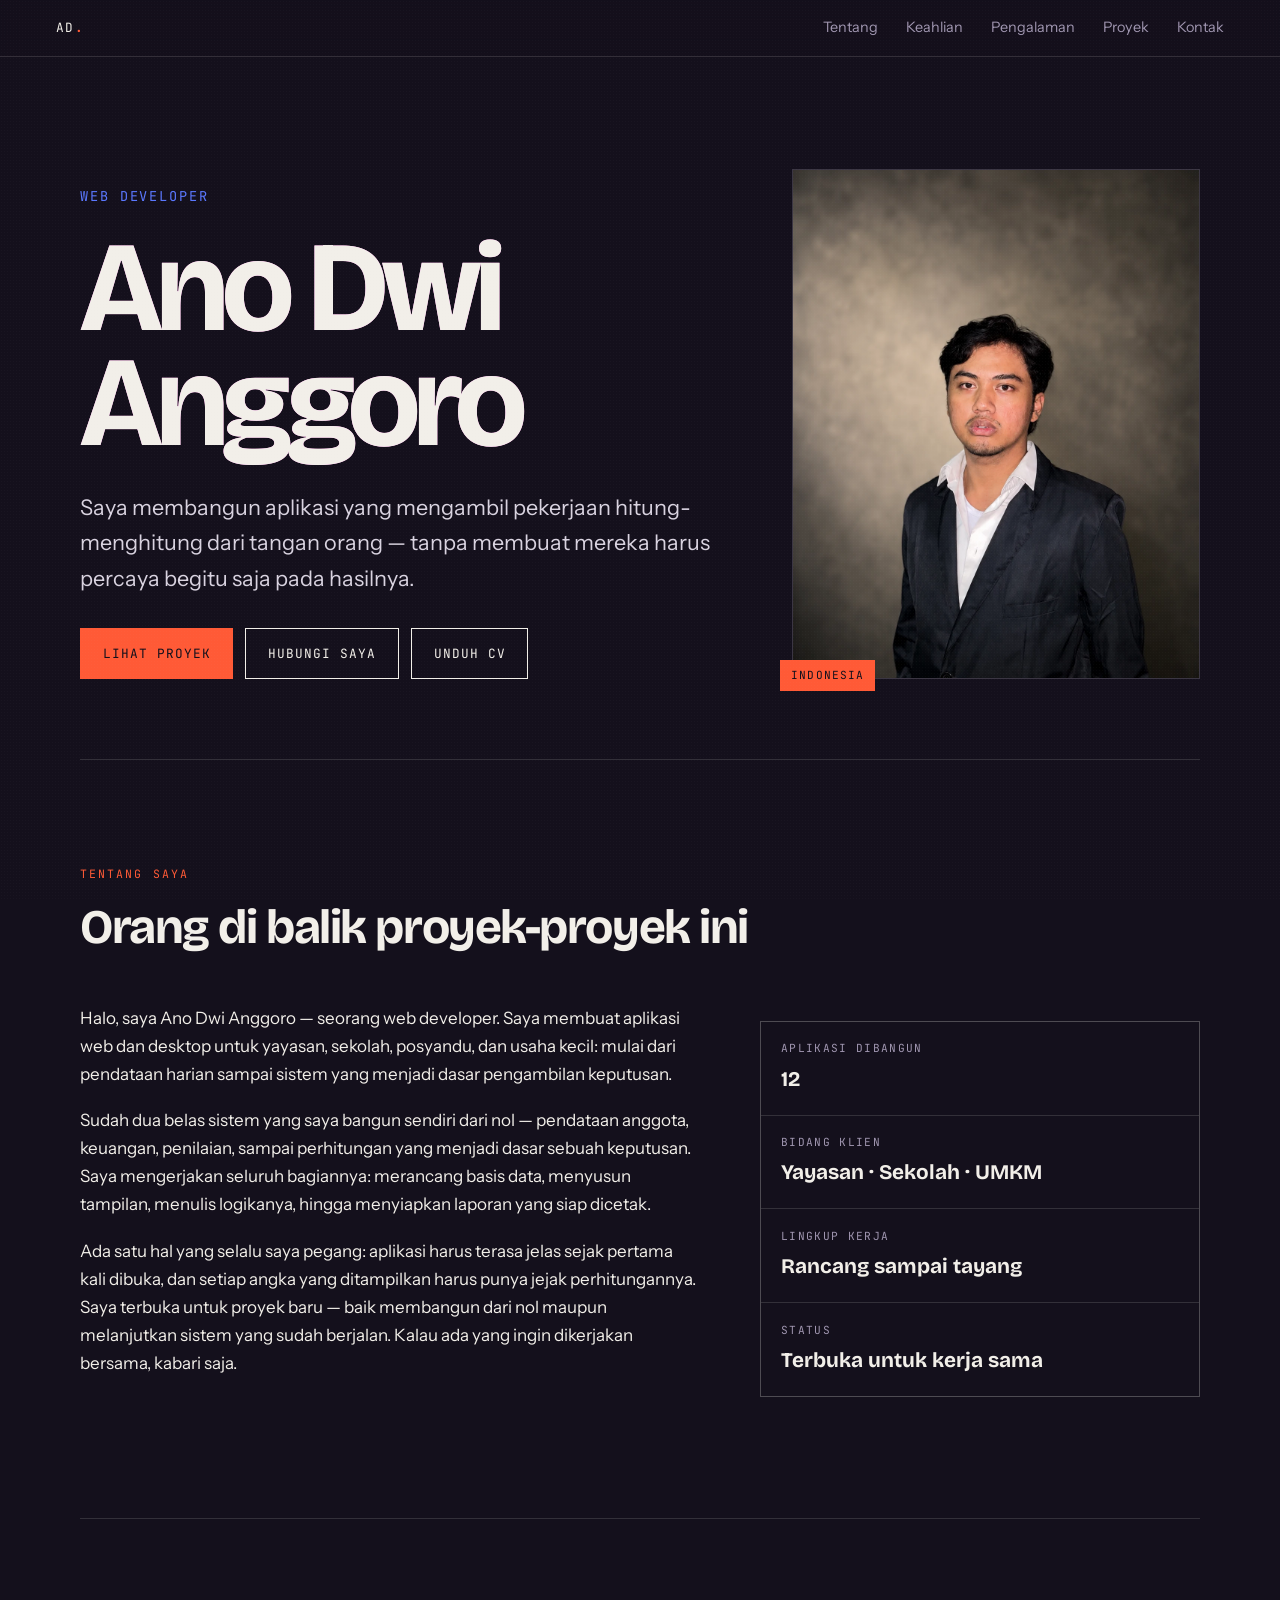
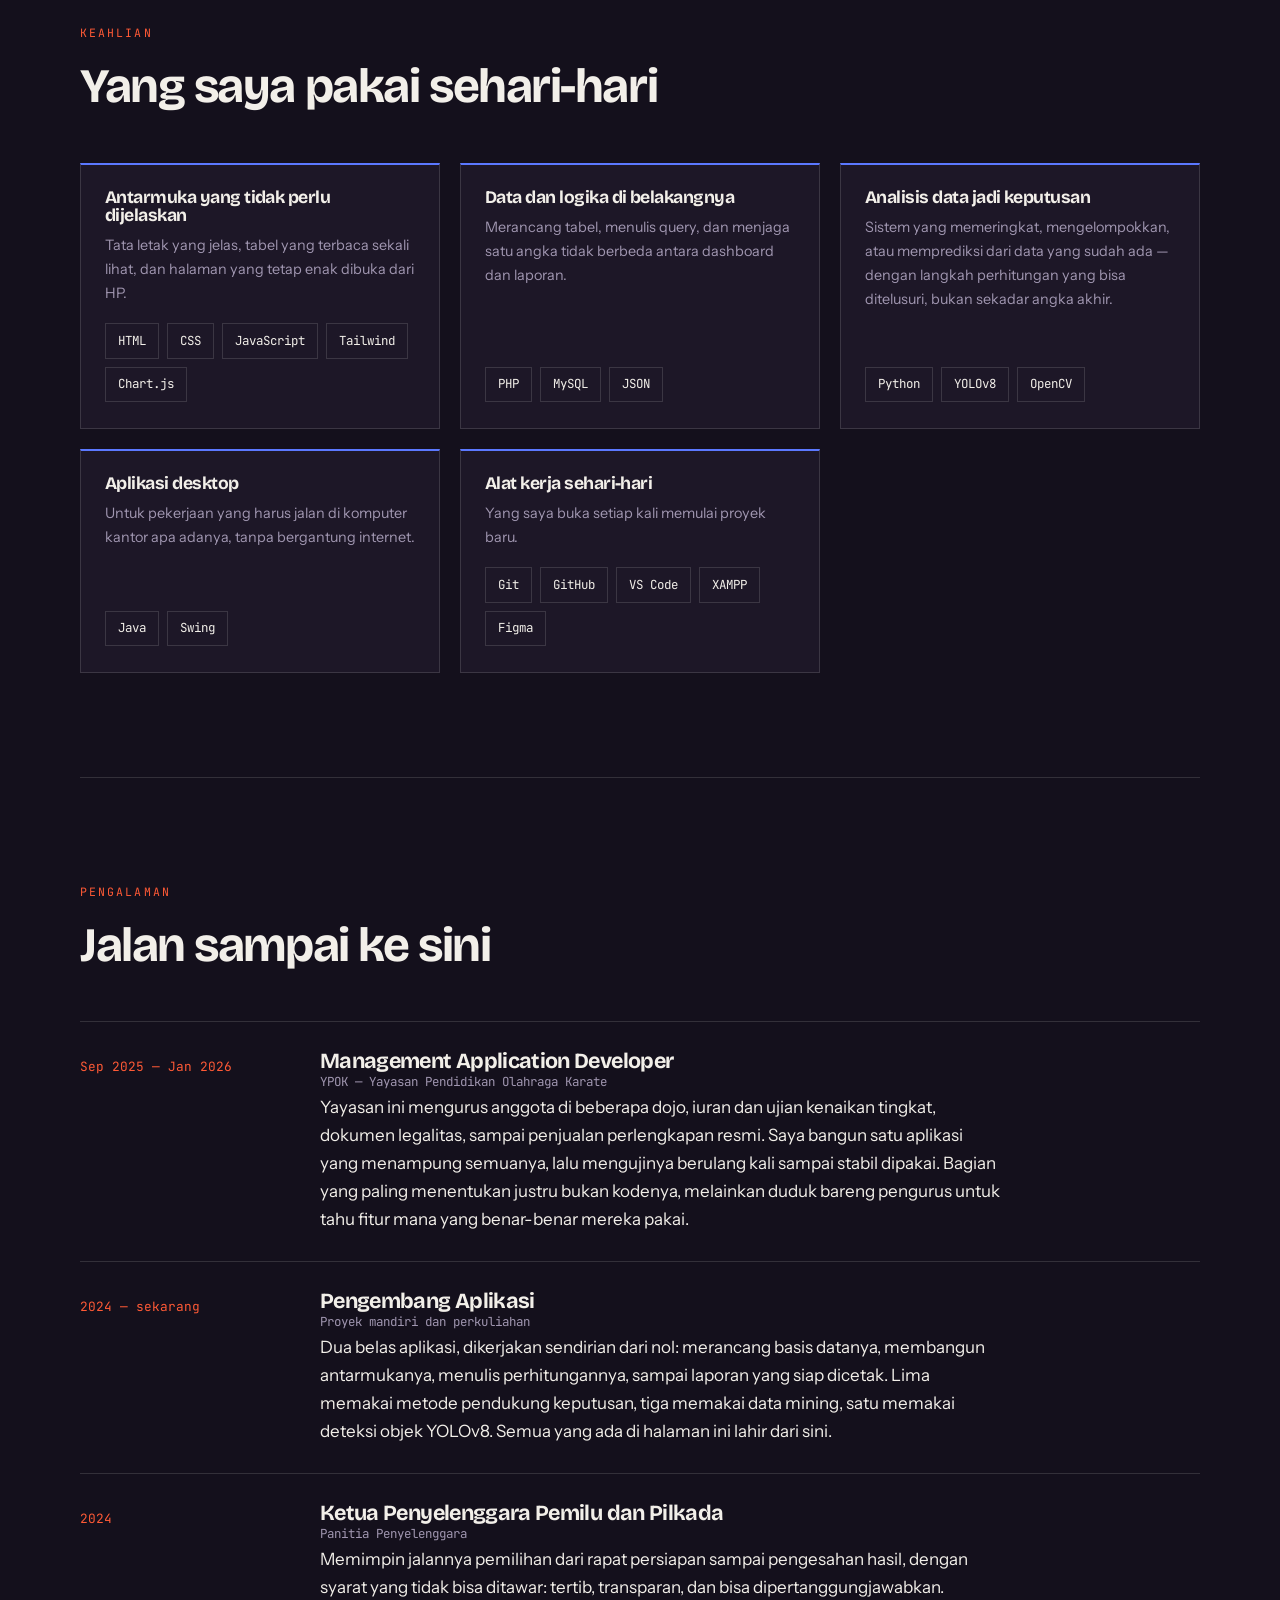
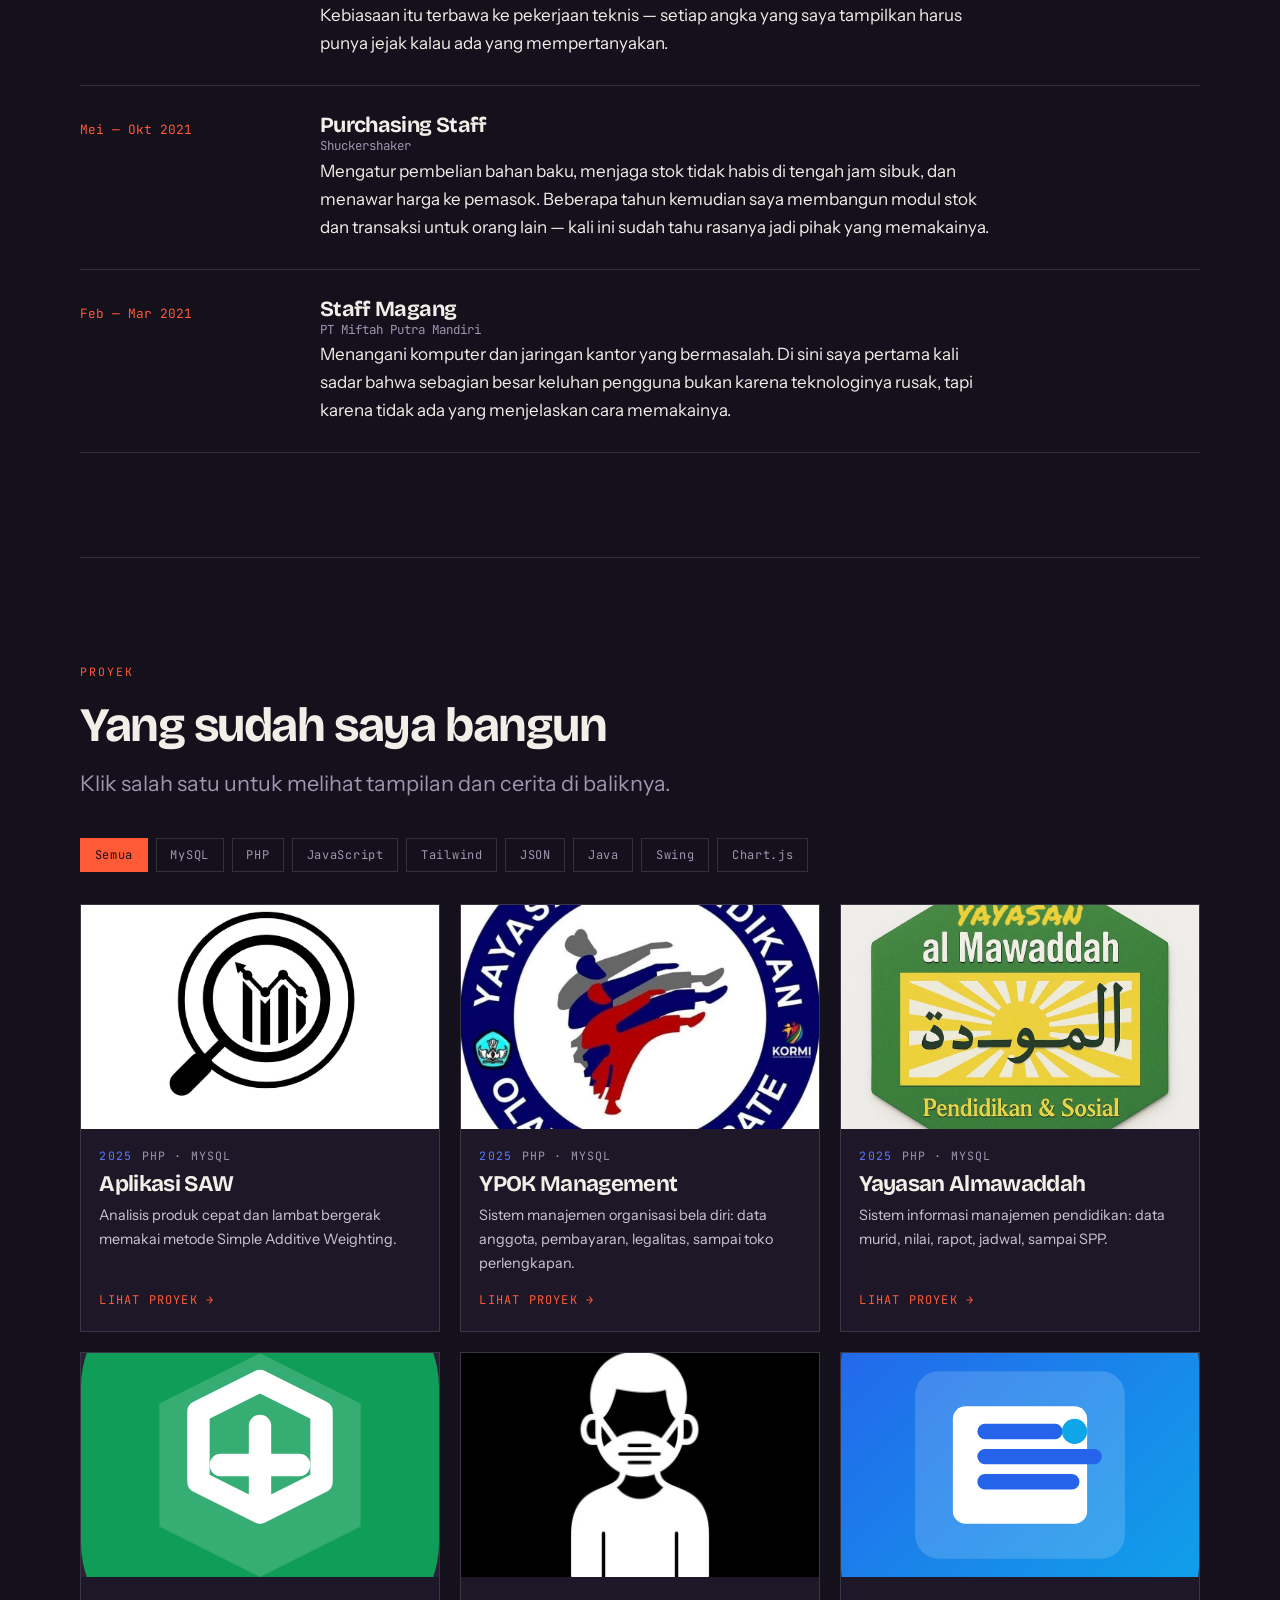
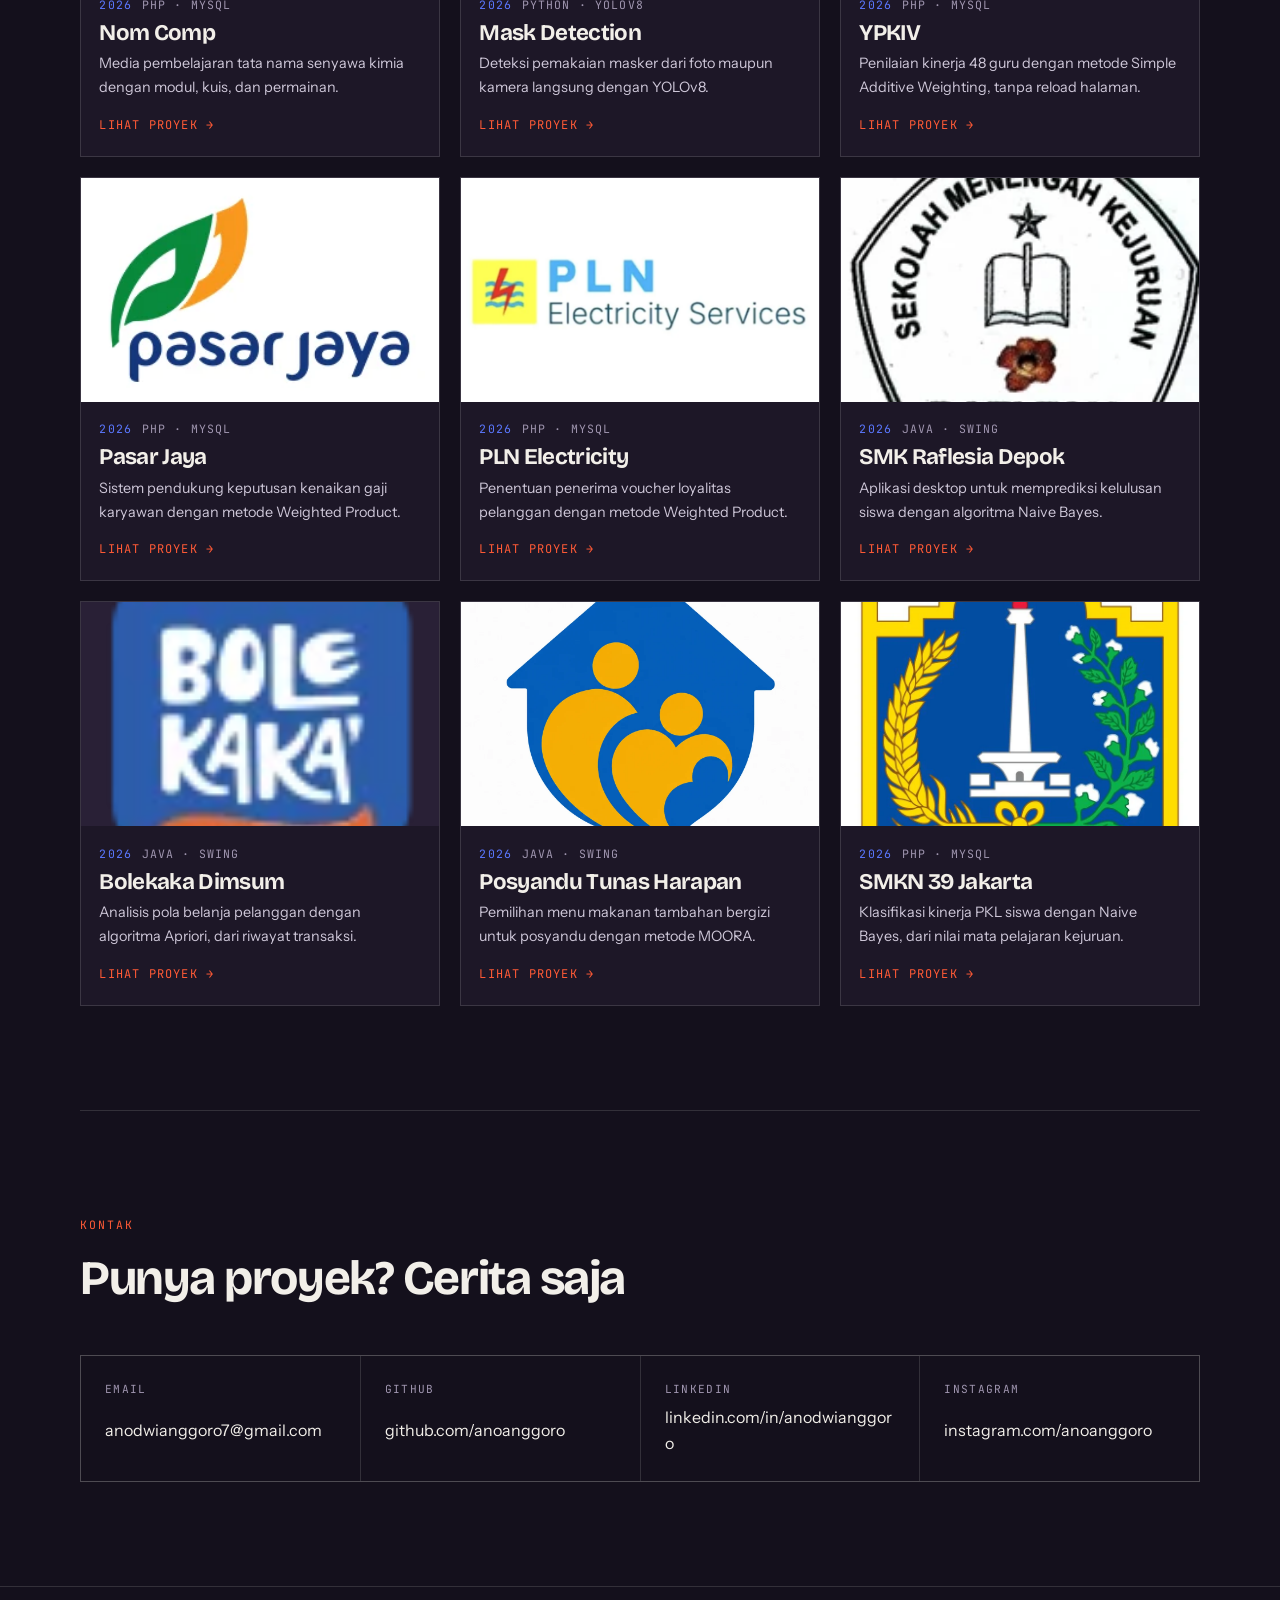
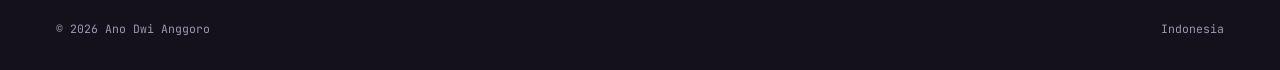
==== index.html @ 035ea907 "Portofolio Ano Dwi Anggoro Situs statis berisi 12 proyek. Seluruh isi ada di data.js; HTML, CSS, dan" ====
<!doctype html>
<html lang="id">
    <head>
        <meta charset="UTF-8" />
        <meta name="viewport" content="width=device-width, initial-scale=1" />
        <title>Portofolio</title>
        <meta
            name="description"
            content="Portofolio proyek web dan aplikasi."
        />
        <link rel="preconnect" href="https://fonts.googleapis.com" />
        <link rel="preconnect" href="https://fonts.gstatic.com" crossorigin />
        <link
            href="https://fonts.googleapis.com/css2?family=Bricolage+Grotesque:opsz,wght@12..96,400;12..96,700;12..96,800&family=Instrument+Sans:wght@400;500&family=JetBrains+Mono:wght@400;500&display=swap"
            rel="stylesheet"
        />
        <link rel="icon" href="data:image/svg+xml,%3Csvg%20xmlns='http://www.w3.org/2000/svg'%20viewBox='0%200%2064%2064'%3E%3Crect%20width='64'%20height='64'%20fill='%2314101c'/%3E%3Ctext%20x='32'%20y='46'%20font-family='monospace'%20font-size='38'%20font-weight='bold'%20fill='%23ff5a36'%20text-anchor='middle'%3EA%3C/text%3E%3C/svg%3E" />
        <meta name="theme-color" content="#14101c" />
        <meta property="og:type" content="website" />
<meta property="og:url" content="https://portofolio-7ap.pages.dev/" />
        <meta property="og:title" content="Ano Dwi Anggoro — Web Developer" />
        <meta property="og:description" content="Portofolio proyek web: sistem manajemen, aplikasi sekolah, dan toko online." />
        <meta property="og:image" content="https://portofolio-7ap.pages.dev/assets/og.jpg" />
        <meta name="twitter:card" content="summary_large_image" />
        <link rel="stylesheet" href="style.css" />
    </head>
    <body>
        <header class="hero wrap">
            <div class="hero__grid">
                <div>
                    <p class="hero__role" id="peran"></p>
                    <h1 class="overprint">
                        <span class="overprint__stack" id="nama"></span>
                    </h1>
                    <p class="lead hero__text" id="ringkas"></p>
                    <div class="hero__cta">
                        <a class="btn btn--fill" href="#proyek">Lihat proyek</a>
                        <a class="btn" href="#kontak">Hubungi saya</a>
                        <a class="btn" id="cv" hidden download>Unduh CV</a>
                    </div>
                </div>
                <div class="portrait">
                    <div class="portrait__frame">
                        <img id="foto" alt="Foto diri" />
                    </div>
                    <div class="portrait__tag" id="lokasi"></div>
                </div>
            </div>
        </header>

        <main>
            <section class="section wrap reveal" id="tentang">
                <div class="section__head">
                    <p class="eyebrow">Tentang saya</p>
                    <h2>Orang di balik proyek-proyek ini</h2>
                </div>
                <div class="about">
                    <div id="tentang-teks"></div>
                    <dl class="facts" id="fakta"></dl>
                </div>
            </section>

            <section class="section wrap reveal" id="keahlian">
                <div class="section__head">
                    <p class="eyebrow">Keahlian</p>
                    <h2>Yang saya pakai sehari-hari</h2>
                </div>
                <div class="skills" id="skills"></div>
            </section>

            <section class="section wrap reveal" id="pengalaman">
                <div class="section__head">
                    <p class="eyebrow">Pengalaman</p>
                    <h2>Jalan sampai ke sini</h2>
                </div>
                <div class="timeline" id="timeline"></div>
            </section>

            <section class="section wrap reveal" id="proyek">
                <div class="section__head">
                    <p class="eyebrow">Proyek</p>
                    <h2>Yang sudah saya bangun</h2>
                    <p
                        class="lead muted"
                        style="margin-top: 1rem; max-width: 52ch"
                    >
                        Klik salah satu untuk melihat tampilan dan cerita di
                        baliknya.
                    </p>
                </div>
                <div class="saring" id="saring"></div>
                <div class="grid-projects" id="proyek-grid"></div>
            </section>

            <section class="section wrap reveal" id="kontak">
                <div class="section__head">
                    <p class="eyebrow">Kontak</p>
                    <h2>Punya proyek? Cerita saja</h2>
                </div>
                <div class="kontak__list" id="kontak-list"></div>
            </section>
        </main>

        <script src="data.js"></script>
        <script src="app.js"></script>
        <script>
            pasangKerangka();

            document.title = `${profile.nama} — ${profile.peran}`;
            peran.textContent = profile.peran;
            ringkas.textContent = profile.ringkas;
            lokasi.textContent = profile.lokasi;
            // src kosong membuat browser memuat halamannya sendiri sebagai gambar
            if (profile.foto) {
                foto.src = profile.foto;
                foto.alt = `Foto ${profile.nama}`;
            } else {
                foto.outerHTML = htmlKosong("");
            }

            // tiga lapisan tinta yang meleset lalu pas — tanda cetak riso
            nama.innerHTML = ["o", "b", "top"]
                .map(
                    (l) =>
                        `<span class="overprint__layer overprint__layer--${l}">${profile.nama}</span>`,
                )
                .join("");

            document.getElementById("tentang-teks").innerHTML = profile.tentang
                .map((p) => `<p>${p}</p>`)
                .join("");

            document.getElementById("fakta").innerHTML = profile.fakta
                .map(([k, v]) => `<div><dt>${k}</dt><dd>${v}</dd></div>`)
                .join("");

            document.getElementById("skills").innerHTML = profile.skills
                .map(
                    (g) => `<div class="skills__grup">
                <h3>${g.grup}</h3>
                ${g.catatan ? `<p class="skills__catatan">${g.catatan}</p>` : ""}
                <ul class="tags">${g.items.map((i) => `<li>${i}</li>`).join("")}</ul>
              </div>`,
                )
                .join("");

            document.getElementById("timeline").innerHTML = profile.pengalaman
                .map(
                    (e) => `<div class="timeline__item">
                <div class="timeline__year">${e.tahun}</div>
                <div>
                  <h3>${e.posisi}</h3>
                  <p class="timeline__where">${e.tempat}</p>
                  <p>${e.detail}</p>
                </div>
              </div>`,
                )
                .join("");

            document.getElementById("proyek-grid").innerHTML = projects
                .map(
                    (p) => `<a class="card" href="project.html?id=${encodeURIComponent(p.id)}">
                <div class="card__thumb">${sampul(p) ? `<img src="${sampul(p)}" alt="Tampilan ${p.nama}" loading="lazy" decoding="async">` : htmlKosong("")}</div>
                <div class="card__body">
                  <div class="card__meta"><span>${p.tahun}</span><span>${p.stack.slice(0, 2).join(" · ")}</span></div>
                  <h3>${p.nama}</h3>
                  <p>${p.ringkas}</p>
                  <div class="card__more">Lihat proyek →</div>
                </div>
              </a>`,
                )
                .join("");

            const k = profile.kontak;
            document.getElementById("kontak-list").innerHTML = [
                ["Email", k.email, `mailto:${k.email}`],
                ["GitHub", (k.github || "").replace(/^https?:\/\//, ""), k.github],
                [
                    "LinkedIn",
                    (k.linkedin || "").replace(/^https?:\/\//, ""),
                    k.linkedin,
                ],
                [
                    "Instagram",
                    (k.instagram || "").replace(/^https?:\/\//, ""),
                    k.instagram,
                ],
            ]
                .filter(([, isi]) => isi)
                .map(
                    ([label, isi, href]) =>
                        `<a href="${href}"><b>${label}</b><span>${isi}</span></a>`,
                )
                .join("");

            if (profile.cv) {
                cv.href = profile.cv;
                cv.hidden = false;
            }

            pasangFilter(
                document.getElementById("saring"),
                document.getElementById("proyek-grid"),
            );
            pasangZoom();
            aktifkanReveal();
        </script>
    </body>
</html>
---- style.css ----
/* ---- token ---- */
:root {
  --ink: #14101c;
  --ink-2: #1d1727;
  --ink-3: #292036;
  --paper: #f2efe9;
  --muted: #a096b0;
  --riso-o: #ff5a36;
  --riso-b: #5b78ff;
  --line: rgba(242, 239, 233, 0.14);

  --f-display: "Bricolage Grotesque", "Trebuchet MS", sans-serif;
  --f-body: "Instrument Sans", system-ui, sans-serif;
  --f-mono: "JetBrains Mono", ui-monospace, monospace;

  --wrap: 1120px;
  --pad: clamp(1.75rem, 7vw, 3.5rem); /* jarak ke tepi layar: 28px di HP, ikut melebar di tablet */
}

* { box-sizing: border-box; }

html { scroll-behavior: smooth; }

body {
  margin: 0;
  background: var(--ink);
  color: var(--paper);
  font-family: var(--f-body);
  font-size: clamp(1rem, 0.95rem + 0.2vw, 1.0625rem);
  line-height: 1.65;
  -webkit-font-smoothing: antialiased;
}

/* butiran halftone tipis, ciri cetak riso */
body::before {
  content: "";
  position: fixed;
  inset: 0;
  pointer-events: none;
  z-index: 100;
  opacity: 0.5;
  background-image: radial-gradient(rgba(242, 239, 233, 0.05) 1px, transparent 1px);
  background-size: 3px 3px;
}

img { max-width: 100%; display: block; }

a { color: inherit; }

:focus-visible {
  outline: 2px solid var(--riso-o);
  outline-offset: 3px;
}

.wrap { max-width: var(--wrap); margin-inline: auto; padding-inline: var(--pad); }

/* ---- tipografi ---- */
h1, h2, h3 {
  font-family: var(--f-display);
  font-weight: 700;
  line-height: 1.02;
  letter-spacing: -0.03em;
  margin: 0;
}

.eyebrow {
  font-family: var(--f-mono);
  font-size: 0.72rem;
  letter-spacing: 0.18em;
  text-transform: uppercase;
  color: var(--riso-o);
  margin: 0 0 1.25rem;
}

.lead { font-size: clamp(1.05rem, 1rem + 0.6vw, 1.35rem); color: #d9d3e0; }

.muted { color: var(--muted); }

/* ---- navigasi ---- */
.nav {
  position: sticky;
  top: 0;
  z-index: 50;
  display: flex;
  align-items: center;
  justify-content: space-between;
  gap: 1rem;
  padding: 1rem var(--pad);
  background: rgba(20, 16, 28, 0.8);
  backdrop-filter: blur(10px);
  border-bottom: 1px solid var(--line);
}

.nav a { text-decoration: none; }

.nav__mark {
  font-family: var(--f-mono);
  font-size: 0.8rem;
  letter-spacing: 0.1em;
}
.nav__mark b { color: var(--riso-o); }

.nav__links { display: flex; gap: clamp(0.75rem, 3vw, 1.75rem); font-size: 0.9rem; }
.nav__links a { color: var(--muted); transition: color 0.2s; }
.nav__links a:hover { color: var(--paper); }

/* ---- hero: cetak dua tinta ---- */
.hero { padding: clamp(3.5rem, 10vw, 7rem) 0 clamp(3rem, 8vw, 5rem); }

.hero__grid {
  display: grid;
  grid-template-columns: minmax(0, 1.35fr) minmax(0, 0.85fr);
  gap: clamp(2rem, 5vw, 4rem);
  align-items: end;
}

/* nama besar dengan lapisan tinta yang meleset lalu pas */
.overprint {
  position: relative;
  overflow-wrap: break-word;
  font-size: clamp(3.2rem, 12vw, 8rem);
  line-height: 0.9;
  letter-spacing: -0.045em;
  isolation: isolate;
}
.overprint__stack { display: grid; }
.overprint__layer {
  display: block;
  grid-area: 1 / 1;
  mix-blend-mode: screen;
  animation: register 1.1s cubic-bezier(0.2, 0.9, 0.2, 1) both;
}
/* --dx/--dy: posisi awal yang meleset, --fx/--fy: sisa geser tipis khas cetak dua tinta */
.overprint__layer--o { color: var(--riso-o); --dx: -16px; --dy: 10px; }
.overprint__layer--b { color: var(--riso-b); --dx: 14px; --dy: -8px; animation-delay: 0.08s; }
.overprint__layer--top { color: var(--paper); mix-blend-mode: normal; --dx: 0px; --dy: 0px; animation-delay: 0.16s; }

@keyframes register {
  from { transform: translate(var(--dx), var(--dy)); opacity: 0; }
  to { transform: translate(var(--fx, 0px), var(--fy, 0px)); opacity: 1; }
}

.hero__role {
  font-family: var(--f-mono);
  font-size: 0.85rem;
  letter-spacing: 0.14em;
  text-transform: uppercase;
  color: var(--riso-b);
  margin: 0 0 1.5rem;
}

.hero__text { max-width: 46ch; margin: 1.75rem 0 2rem; }

.hero__cta { display: flex; flex-wrap: wrap; gap: 0.75rem; }

/* foto ditampilkan apa adanya */
.portrait { position: relative; }
.portrait__frame {
  position: relative;
  border: 1px solid var(--line);
  background: var(--ink-2);
  overflow: hidden;
  aspect-ratio: 4 / 5;
}
.portrait__frame img {
  width: 100%;
  height: 100%;
  object-fit: cover;
  object-position: center top;
}
.portrait__tag {
  position: absolute;
  bottom: -0.75rem;
  left: -0.75rem;
  background: var(--riso-o);
  color: var(--ink);
  font-family: var(--f-mono);
  font-size: 0.7rem;
  letter-spacing: 0.1em;
  text-transform: uppercase;
  padding: 0.4rem 0.7rem;
}

/* ---- tombol ---- */
.btn {
  display: inline-flex;
  align-items: center;
  gap: 0.55rem;
  font-family: var(--f-mono);
  font-size: 0.8rem;
  letter-spacing: 0.08em;
  text-transform: uppercase;
  text-decoration: none;
  padding: 0.85rem 1.35rem;
  border: 1px solid var(--paper);
  background: transparent;
  color: var(--paper);
  transition: background 0.2s, color 0.2s, border-color 0.2s;
}
.btn:hover { background: var(--paper); color: var(--ink); }
.btn--fill { background: var(--riso-o); border-color: var(--riso-o); color: var(--ink); }
.btn--fill:hover { background: var(--paper); border-color: var(--paper); }

/* ---- bagian ---- */
.section { padding: clamp(3.5rem, 9vw, 6.5rem) 0; border-top: 1px solid var(--line); }
.section__head { margin-bottom: clamp(2rem, 5vw, 3.25rem); }
.section__head h2 { font-size: clamp(1.9rem, 5vw, 3rem); }

/* tentang */
.about { display: grid; grid-template-columns: minmax(0, 1.4fr) minmax(0, 1fr); gap: clamp(2rem, 5vw, 4rem); }
.about p { margin: 0 0 1.15rem; }

.facts { display: grid; gap: 1px; background: var(--line); border: 1px solid var(--line); align-content: start; }
.facts div { background: var(--ink); padding: 1.1rem 1.25rem; }
.facts dt { font-family: var(--f-mono); font-size: 0.7rem; letter-spacing: 0.12em; text-transform: uppercase; color: var(--muted); }
.facts dd { margin: 0.3rem 0 0; font-family: var(--f-display); font-size: 1.3rem; font-weight: 700; }

/* skill */
.skills { display: grid; grid-template-columns: repeat(auto-fit, minmax(min(100%, 20rem), 1fr)); gap: 1.25rem; }
.skills__grup {
  display: flex;
  flex-direction: column;
  gap: 0.6rem;
  padding: 1.5rem 1.5rem 1.6rem;
  background: var(--ink-2);
  border: 1px solid var(--line);
  border-top: 2px solid var(--riso-b);
}
.skills__grup h3 { font-size: 1.1rem; color: var(--paper); }
.skills__catatan { margin: 0; font-size: 0.9rem; color: var(--muted); }
.skills__grup .tags { margin-top: auto; padding-top: 0.5rem; }
.tags { display: flex; flex-wrap: wrap; gap: 0.5rem; list-style: none; padding: 0; margin: 0; }
.tags li {
  font-family: var(--f-mono);
  font-size: 0.78rem;
  padding: 0.4rem 0.75rem;
  border: 1px solid var(--line);
  background: var(--ink-2);
}

/* pengalaman */
.timeline { display: grid; gap: 0; }
.timeline__item {
  display: grid;
  grid-template-columns: 12rem minmax(0, 1fr);
  gap: clamp(1rem, 4vw, 3rem);
  padding: 1.75rem 0;
  border-top: 1px solid var(--line);
}
.timeline__item:last-child { border-bottom: 1px solid var(--line); }
.timeline__year { font-family: var(--f-mono); font-size: 0.8rem; color: var(--riso-o); padding-top: 0.35rem; }
.timeline__item h3 { font-size: 1.35rem; }
.timeline__where { font-family: var(--f-mono); font-size: 0.78rem; color: var(--muted); margin: 0.35rem 0 0.75rem; }
.timeline__item p { margin: 0; max-width: 62ch; }

/* ---- kartu proyek ---- */
.grid-projects { display: grid; grid-template-columns: repeat(auto-fit, minmax(min(100%, 17rem), 1fr)); gap: 1.25rem; }

.card {
  display: flex;
  flex-direction: column;
  text-decoration: none;
  background: var(--ink-2);
  border: 1px solid var(--line);
  transition: transform 0.25s, border-color 0.25s;
}
.card:hover { transform: translateY(-4px); border-color: var(--riso-o); }
.card__thumb { aspect-ratio: 16 / 10; overflow: hidden; background: var(--ink-3); position: relative; }
.card__thumb img { width: 100%; height: 100%; object-fit: cover; transition: transform 0.4s; }
.card:hover .card__thumb img { transform: scale(1.04); }
.card__body { padding: 1.1rem 1.15rem 1.25rem; display: flex; flex-direction: column; gap: 0.5rem; flex: 1; }
.card__meta { font-family: var(--f-mono); font-size: 0.72rem; letter-spacing: 0.1em; text-transform: uppercase; color: var(--muted); display: flex; gap: 0.6rem; }
.card__meta span:first-child { color: var(--riso-b); }
.card h3 { font-size: clamp(1.15rem, 1rem + 0.6vw, 1.4rem); }
.card p { margin: 0; color: #cec7d8; font-size: 0.9rem; }
.card__more { margin-top: auto; padding-top: 0.5rem; font-family: var(--f-mono); font-size: 0.75rem; letter-spacing: 0.1em; text-transform: uppercase; color: var(--riso-o); }

/* ---- mockup ---- */
.mockup { margin: 0; }
.mockup__cap { font-family: var(--f-mono); font-size: 0.75rem; color: var(--muted); margin-top: 0.85rem; }

.mock-web {
  border: 1px solid var(--line);
  border-radius: 10px;
  overflow: hidden;
  background: var(--ink-2);
  box-shadow: 0 24px 60px rgba(0, 0, 0, 0.45);
}
.mock-web__bar {
  display: flex;
  align-items: center;
  gap: 0.45rem;
  padding: 0.7rem 0.85rem;
  background: var(--ink-3);
  border-bottom: 1px solid var(--line);
}
.mock-web__bar i { width: 10px; height: 10px; border-radius: 50%; background: #4a4157; }
.mock-web__bar i:first-child { background: var(--riso-o); }
.mock-web__url {
  flex: 1;
  margin-left: 0.5rem;
  height: 20px;
  border-radius: 10px;
  background: var(--ink);
  font-family: var(--f-mono);
  font-size: 0.65rem;
  color: var(--muted);
  display: flex;
  align-items: center;
  padding: 0 0.7rem;
  overflow: hidden;
  white-space: nowrap;
}
.mock-web img { width: 100%; display: block; }


/* HP: layar mulai di bawah status bar, jadi header aplikasi tidak tertutup poni */
.mock-phone {
  width: min(300px, 100%);
  margin-inline: auto;
  border: 9px solid #2b2437;
  border-radius: 36px;
  overflow: hidden;
  background: var(--ink-2);
  box-shadow: 0 24px 60px rgba(0, 0, 0, 0.45);
}
.mock-phone__status {
  position: relative;
  height: 30px;
  display: flex;
  align-items: center;
  justify-content: space-between;
  padding: 0 1.1rem;
  background: var(--ink-2);
  font-family: var(--f-mono);
  font-size: 0.6rem;
  color: var(--muted);
}
.mock-phone__notch {
  position: absolute;
  top: 0;
  left: 50%;
  transform: translateX(-50%);
  width: 92px;
  height: 21px;
  border-radius: 0 0 13px 13px;
  background: #2b2437;
}
.mock-phone__baterai {
  width: 22px;
  height: 10px;
  border: 1px solid currentColor;
  border-radius: 3px;
  position: relative;
}
.mock-phone__baterai::before { content: ""; position: absolute; inset: 2px; right: 7px; background: currentColor; }
.mock-phone__baterai::after {
  content: "";
  position: absolute;
  right: -3px;
  top: 3px;
  width: 2px;
  height: 4px;
  border-radius: 0 2px 2px 0;
  background: currentColor;
}
.mock-phone img { width: 100%; height: auto; }

/* Tablet */
.mock-tablet {
  width: min(660px, 100%);
  margin-inline: auto;
  border: 13px solid #2b2437;
  border-radius: 26px;
  overflow: hidden;
  background: var(--ink-2);
  box-shadow: 0 24px 60px rgba(0, 0, 0, 0.45);
}
.mock-tablet__status {
  position: relative;
  height: 26px;
  display: flex;
  align-items: center;
  justify-content: space-between;
  padding: 0 1.1rem;
  background: var(--ink-2);
  font-family: var(--f-mono);
  font-size: 0.6rem;
  color: var(--muted);
}
.mock-tablet__status::after {
  content: "";
  position: absolute;
  left: 50%;
  top: 9px;
  width: 6px;
  height: 6px;
  border-radius: 50%;
  background: #3d3450;
}
.mock-tablet img { width: 100%; height: auto; }

/* Laptop: layar + alas */
.mock-laptop { width: min(920px, 100%); margin-inline: auto; }
.mock-laptop__layar {
  border: 12px solid #2b2437;
  border-bottom-width: 8px;
  border-radius: 14px 14px 0 0;
  overflow: hidden;
  background: var(--ink-2);
  box-shadow: 0 24px 60px rgba(0, 0, 0, 0.45);
}
.mock-laptop img { width: 100%; height: auto; }
.mock-laptop__alas {
  width: 106%;
  margin-left: -3%;
  height: 14px;
  border-radius: 0 0 12px 12px;
  background: linear-gradient(#37304a, #241d30);
  position: relative;
}
.mock-laptop__alas::after {
  content: "";
  position: absolute;
  top: 0;
  left: 50%;
  transform: translateX(-50%);
  width: 15%;
  height: 5px;
  border-radius: 0 0 6px 6px;
  background: #191322;
}
@media (max-width: 600px) {
  .mock-laptop__alas { width: 100%; margin-left: 0; }
}

/* penampung saat gambar belum ada */
.shot-kosong {
  width: 100%;
  min-height: 180px;
  aspect-ratio: 16 / 10;
  display: grid;
  place-content: center;
  gap: 0.4rem;
  text-align: center;
  padding: 1.5rem;
  background:
    repeating-linear-gradient(45deg, rgba(242, 239, 233, 0.04) 0 8px, transparent 8px 16px),
    var(--ink-3);
  color: var(--muted);
  font-family: var(--f-mono);
  font-size: 0.72rem;
}
.shot-kosong b { color: var(--riso-o); font-weight: 400; word-break: break-all; }
.portrait__frame .shot-kosong { height: 100%; aspect-ratio: auto; }
.mock-phone .shot-kosong { aspect-ratio: 9 / 17.5; }
.mock-tablet .shot-kosong { aspect-ratio: 4 / 3; }
.mock-laptop .shot-kosong { aspect-ratio: 16 / 10; }

/* ---- halaman detail proyek ---- */
.back {
  display: inline-flex;
  gap: 0.5rem;
  font-family: var(--f-mono);
  font-size: 0.78rem;
  letter-spacing: 0.1em;
  text-transform: uppercase;
  text-decoration: none;
  color: var(--muted);
  padding: 2.5rem 0 0;
}
.back:hover { color: var(--riso-o); }

.pjudul { padding: 2rem 0 clamp(2rem, 6vw, 3.5rem); }
.pjudul h1 { font-size: clamp(2.5rem, 9vw, 5.5rem); }
.pjudul .lead { max-width: 52ch; margin: 1.25rem 0 0; }

.pmeta {
  display: grid;
  grid-template-columns: repeat(auto-fit, minmax(min(100%, 11rem), 1fr));
  gap: 1px;
  background: var(--line);
  border-block: 1px solid var(--line);
  margin-top: clamp(2rem, 5vw, 3rem);
}
.pmeta > div { background: var(--ink); padding: 1.1rem 1.25rem; }
.pmeta dt { font-family: var(--f-mono); font-size: 0.68rem; letter-spacing: 0.12em; text-transform: uppercase; color: var(--muted); }
.pmeta dd { margin: 0.4rem 0 0; font-size: 0.95rem; }

.pbody { display: grid; grid-template-columns: minmax(0, 1.4fr) minmax(0, 1fr); gap: clamp(2rem, 6vw, 4.5rem); align-items: start; }
.pbody p { margin: 0 0 1.15rem; }
.pbody h2 { font-size: clamp(1.5rem, 4vw, 2rem); margin-bottom: 1.25rem; }

.fitur { list-style: none; padding: 0; margin: 0; display: grid; gap: 0.9rem; }
.fitur li { padding-left: 1.6rem; position: relative; font-size: 0.95rem; }
.fitur li::before { content: "→"; position: absolute; left: 0; color: var(--riso-o); font-family: var(--f-mono); }

.tantangan { display: grid; gap: 1.5rem; margin-top: 1rem; }
.tantangan article { border-left: 2px solid var(--riso-b); padding-left: 1.25rem; }
.tantangan h3 { font-size: 1.15rem; margin-bottom: 0.5rem; }
.tantangan p { margin: 0; color: #cec7d8; }

/* galeri berhalaman */
.galeri { display: grid; gap: 1.5rem; }
.galeri:focus-visible { outline-offset: 12px; }
.galeri__slide { display: none; }
.galeri__slide.aktif { display: block; animation: masuk 0.35s ease both; }
@keyframes masuk { from { opacity: 0; transform: translateY(10px); } to { opacity: 1; transform: none; } }

.galeri__nav {
  display: flex;
  align-items: center;
  justify-content: space-between;
  flex-wrap: wrap;
  gap: 1rem;
  padding-top: 1.25rem;
  border-top: 1px solid var(--line);
}
.galeri__btn {
  font-family: var(--f-mono);
  font-size: 0.72rem;
  letter-spacing: 0.08em;
  text-transform: uppercase;
  color: var(--paper);
  background: transparent;
  border: 1px solid var(--line);
  padding: 0.7rem 1.05rem;
  cursor: pointer;
  transition: border-color 0.2s, color 0.2s;
}
.galeri__btn:hover:not([disabled]) { border-color: var(--riso-o); color: var(--riso-o); }
.galeri__btn[disabled] { opacity: 0.35; cursor: default; }
.galeri__tengah { display: flex; align-items: center; gap: 0.9rem; }
.galeri__titik { display: flex; gap: 0.45rem; }
.galeri__titik button {
  width: 9px;
  height: 9px;
  padding: 0;
  border: 0;
  border-radius: 50%;
  background: var(--ink-3);
  cursor: pointer;
  transition: background 0.2s;
}
.galeri__titik button[aria-current="true"] { background: var(--riso-o); }
.galeri__hitung { font-family: var(--f-mono); font-size: 0.72rem; color: var(--muted); }

.next {
  display: flex;
  flex-wrap: wrap;
  align-items: baseline;
  justify-content: space-between;
  gap: 1rem;
  text-decoration: none;
  padding: clamp(2rem, 6vw, 3.5rem) 0;
  border-top: 1px solid var(--line);
}
.next span { font-family: var(--f-mono); font-size: 0.75rem; letter-spacing: 0.12em; text-transform: uppercase; color: var(--muted); }
.next strong { font-family: var(--f-display); font-size: clamp(1.8rem, 6vw, 3rem); font-weight: 700; letter-spacing: -0.03em; }
.next:hover strong { color: var(--riso-o); }

/* ---- kontak & footer ---- */
.kontak__list { display: grid; grid-template-columns: repeat(auto-fit, minmax(min(100%, 15rem), 1fr)); gap: 1px; background: var(--line); border: 1px solid var(--line); }
.kontak__list a { background: var(--ink); padding: 1.5rem; text-decoration: none; display: grid; gap: 0.35rem; transition: background 0.2s; }
.kontak__list a:hover { background: var(--ink-2); }
.kontak__list b { font-family: var(--f-mono); font-size: 0.7rem; letter-spacing: 0.12em; text-transform: uppercase; color: var(--muted); font-weight: 400; }
.kontak__list span { font-size: 1rem; word-break: break-all; }

.footer {
  border-top: 1px solid var(--line);
  padding: 2rem var(--pad);
  display: flex;
  flex-wrap: wrap;
  gap: 0.75rem;
  justify-content: space-between;
  font-family: var(--f-mono);
  font-size: 0.72rem;
  color: var(--muted);
}

/* ---- muncul saat digulir ---- */
.reveal { opacity: 0; transform: translateY(18px); transition: opacity 0.6s, transform 0.6s; }
.reveal.tampil { opacity: 1; transform: none; }

/* ---- saring proyek ---- */
.saring {
  display: flex;
  flex-wrap: wrap;
  gap: 0.5rem;
  margin: -1rem 0 2rem;
}
.saring__btn {
  font-family: var(--f-mono);
  font-size: 0.75rem;
  letter-spacing: 0.06em;
  color: var(--muted);
  background: transparent;
  border: 1px solid var(--line);
  padding: 0.5rem 0.85rem;
  cursor: pointer;
  transition: color 0.2s, border-color 0.2s, background 0.2s;
}
.saring__btn:hover { color: var(--paper); border-color: var(--paper); }
.saring__btn[aria-current="true"] { background: var(--riso-o); border-color: var(--riso-o); color: var(--ink); }
.card[hidden] { display: none; }

/* ---- gambar diperbesar ---- */
.mockup img { cursor: zoom-in; }
.zoom {
  border: 0;
  padding: 0;
  max-width: min(1200px, 94vw);
  max-height: 94vh;
  background: transparent;
  color: var(--paper);
  overflow: visible;
}
.zoom::backdrop { background: rgba(10, 7, 15, 0.92); }
.zoom img { width: 100%; max-height: 88vh; object-fit: contain; cursor: zoom-out; }
.zoom__tutup {
  display: block;
  margin-top: 0.75rem;
  text-align: right;
  font-family: var(--f-mono);
  font-size: 0.72rem;
  letter-spacing: 0.1em;
  text-transform: uppercase;
  color: var(--muted);
}

/* ---- tablet ---- */
@media (max-width: 1024px) {
  .pbody { grid-template-columns: 1fr; }
  .hero__grid { grid-template-columns: minmax(0, 1.2fr) minmax(0, 0.9fr); }
  .timeline__item { grid-template-columns: 9rem minmax(0, 1fr); }
}

/* ---- layar kecil: rapatkan jarak, isi ruang yang kosong ---- */
@media (max-width: 900px) {
  .about { grid-template-columns: 1fr; }
  .section { padding: clamp(3.25rem, 9vw, 6.5rem) 0; }
  .hero { padding: clamp(3rem, 9vw, 7rem) 0 clamp(3rem, 7vw, 5rem); }
  .section__head { margin-bottom: 2rem; }
  .facts div, .pmeta > div { padding: 1rem 1.1rem; }
  .facts, .kontak__list { grid-template-columns: 1fr 1fr; }
  .kontak__list a { padding: 1.1rem; }
  .skills { gap: 1.75rem; }
  /* menu tidak disembunyikan, cukup digeser ke samping */
  .nav { gap: 0.75rem; }
  .nav__links { overflow-x: auto; scrollbar-width: none; }
  .nav__links::-webkit-scrollbar { display: none; }
  .nav__links a { white-space: nowrap; font-size: 0.82rem; }
}

/* ---- HP ---- */
@media (max-width: 760px) {
  .hero__grid { grid-template-columns: 1fr; align-items: start; gap: 2rem; }
  .portrait { max-width: 18rem; }
  .portrait__frame { aspect-ratio: 3 / 4; }
  .hero__text { margin: 1.25rem 0 1.5rem; }
  .timeline__item { grid-template-columns: 1fr; gap: 0.4rem; padding: 1.4rem 0; }
}

@media (max-width: 640px) {
  .overprint { font-size: clamp(2.6rem, 13vw, 8rem); }
  /* kartu proyek dipendekkan supaya muat lebih dari satu dalam satu layar */
  .grid-projects { gap: 1rem; }
  .card__thumb { aspect-ratio: 16 / 9; }
  .card__body { padding: 0.95rem 1rem 1.1rem; }
  .card__more { padding-top: 0.35rem; }
  .tags li { font-size: 0.74rem; padding: 0.35rem 0.6rem; }
  .pmeta { grid-template-columns: 1fr 1fr; }
  .pmeta dd { font-size: 0.9rem; }
  .facts dd { font-size: 1.15rem; }
  .galeri__nav { display: grid; grid-template-columns: 1fr 1fr; gap: 0.75rem; }
  .galeri__tengah { grid-column: 1 / -1; order: -1; justify-content: center; }
  .galeri__btn { text-align: center; padding: 0.8rem 0.5rem; }
  .mock-phone { border-width: 7px; border-radius: 30px; }
  .mock-tablet { border-width: 8px; border-radius: 20px; }
  .mock-laptop__layar { border-width: 8px; border-bottom-width: 6px; }
}

/* satu kolom penuh baru masuk akal di layar paling sempit */
@media (max-width: 420px) {
  .facts, .kontak__list, .pmeta { grid-template-columns: 1fr; }
}

/* jari lebih besar dari kursor */
@media (pointer: coarse) {
  .galeri__titik button { width: 12px; height: 12px; }
}

@media (prefers-reduced-motion: reduce) {
  html { scroll-behavior: auto; }
  *, *::before, *::after { animation-duration: 0.01ms !important; transition-duration: 0.01ms !important; }
  .reveal { opacity: 1; transform: none; }
}
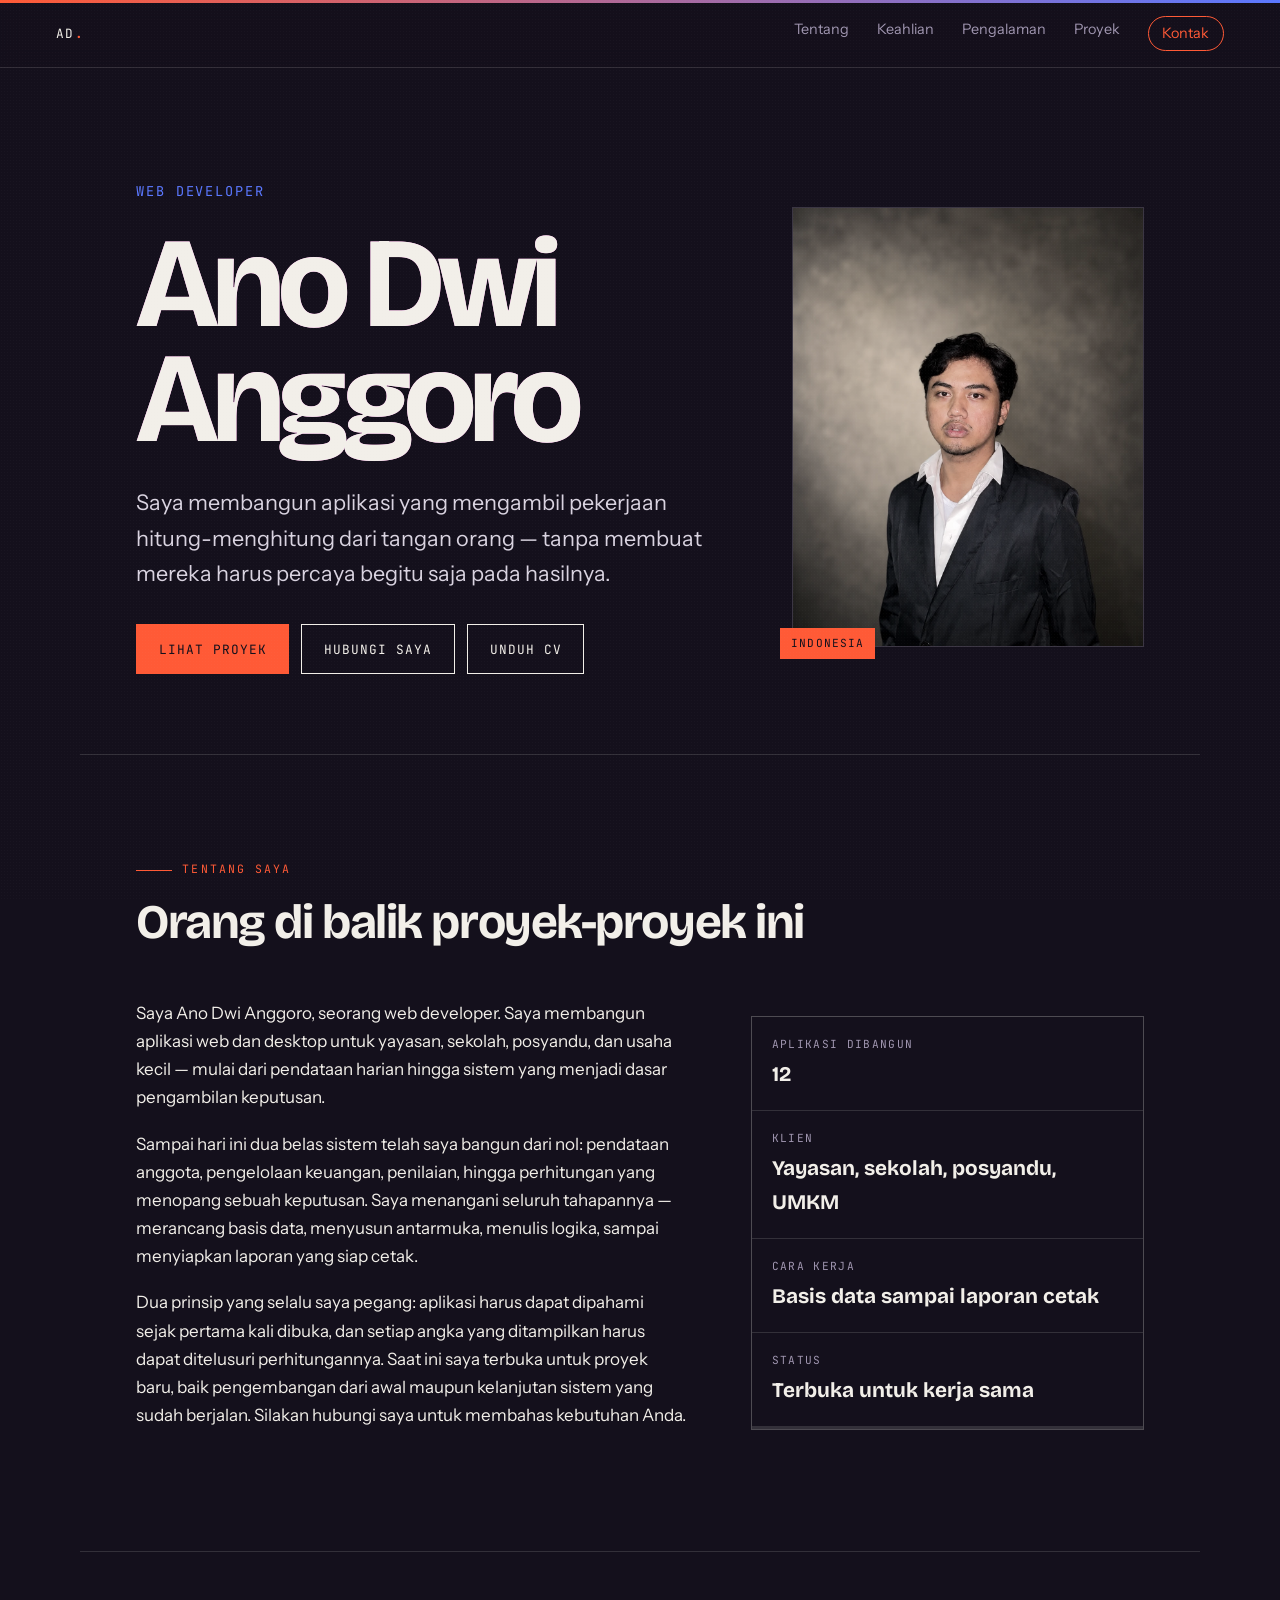
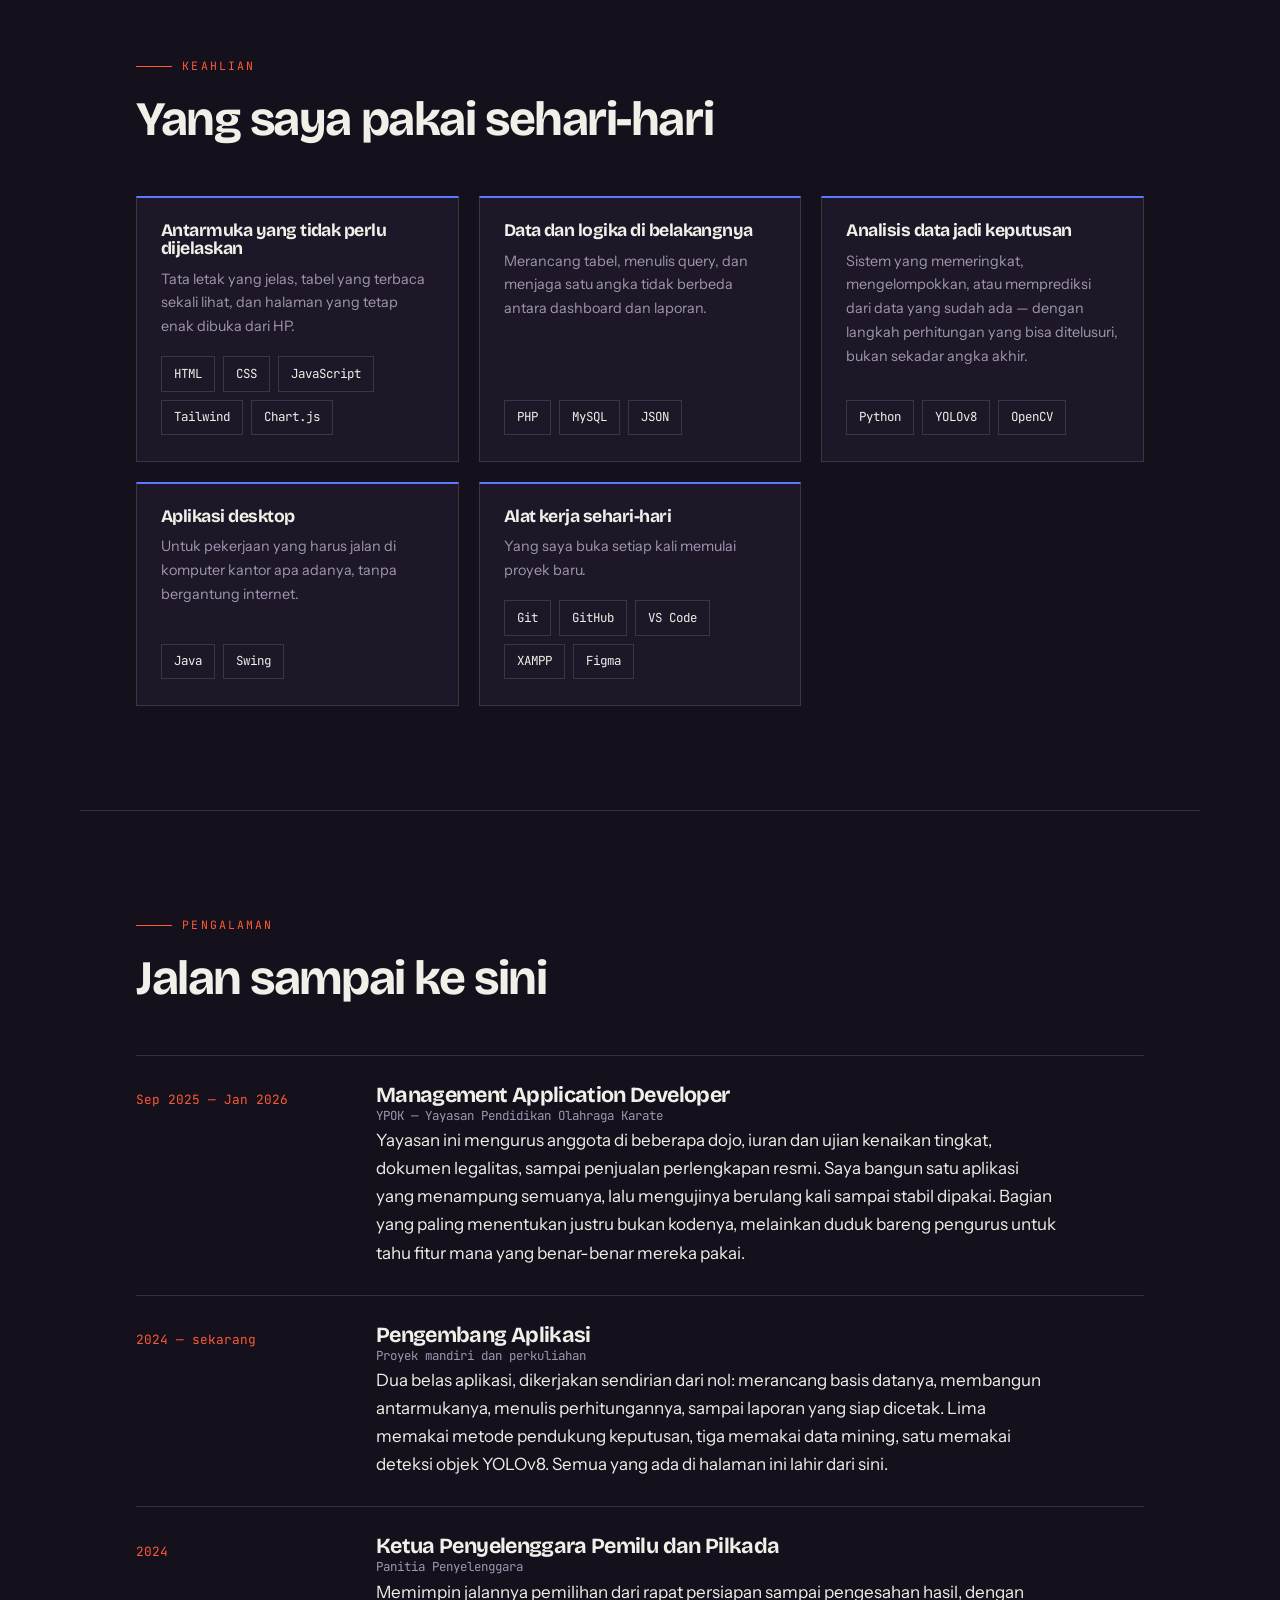
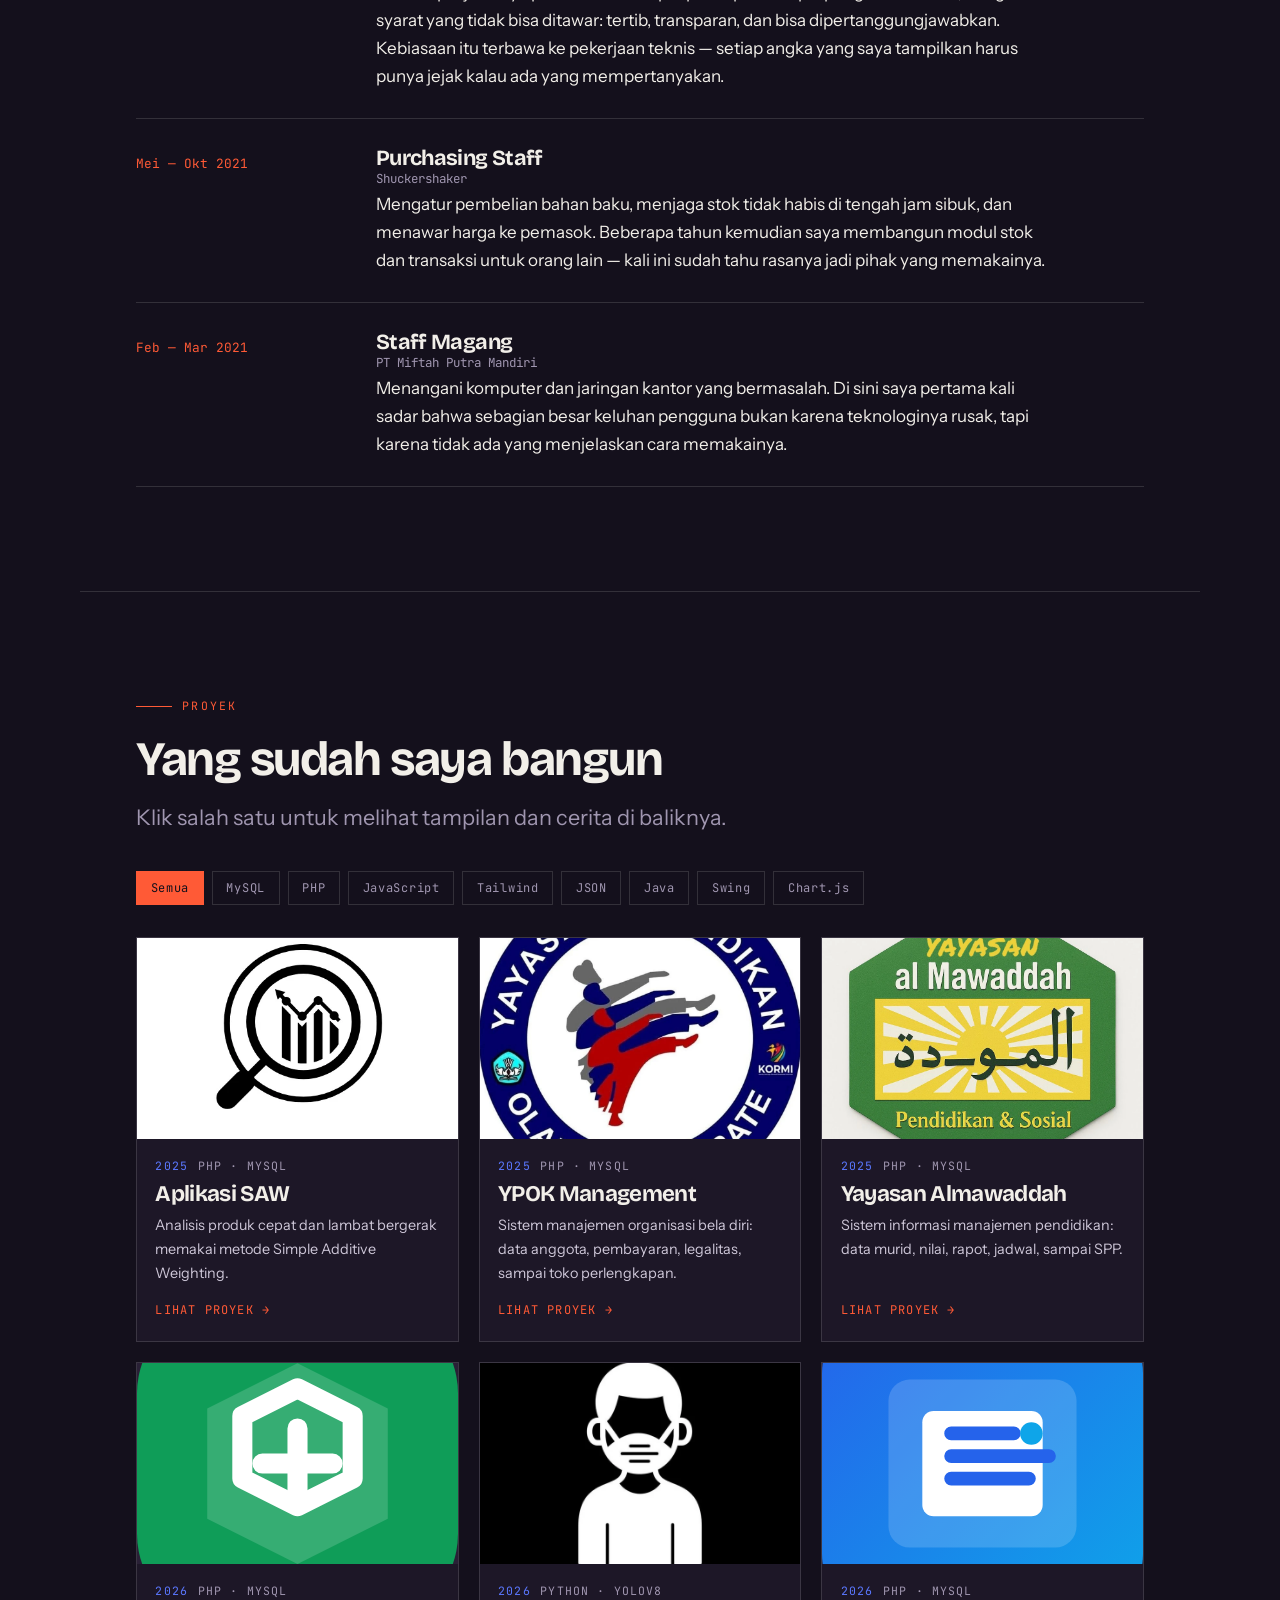
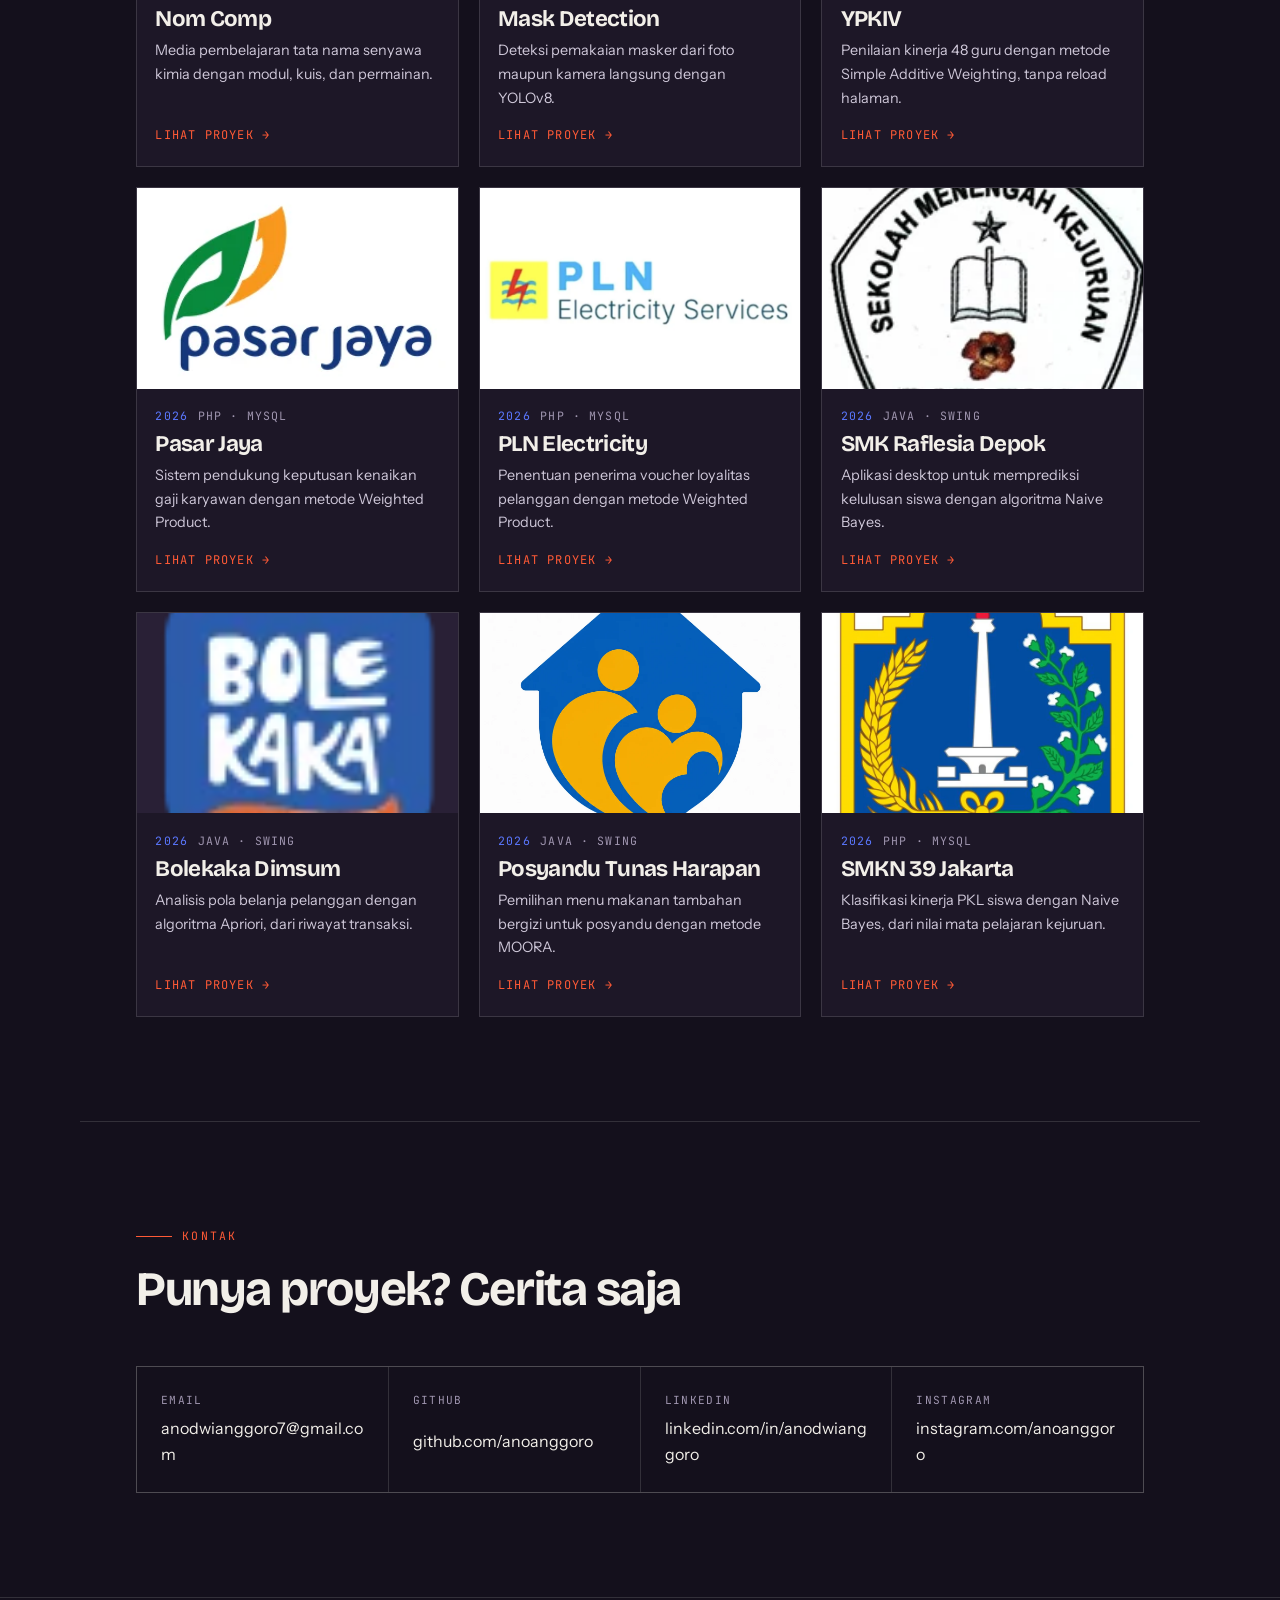
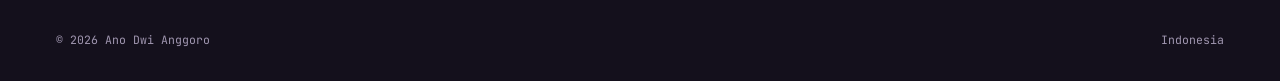
==== commit 6f72ba83: "jelaskan apa yang diubah" ====
--- a/index.html
+++ b/index.html
@@ -56,7 +56,7 @@
                 </div>
                 <div class="about">
                     <div id="tentang-teks"></div>
-                    <dl class="facts" id="fakta"></dl>
+                    <dl class="facts stagger" id="fakta"></dl>
                 </div>
             </section>
 
@@ -65,7 +65,7 @@
                     <p class="eyebrow">Keahlian</p>
                     <h2>Yang saya pakai sehari-hari</h2>
                 </div>
-                <div class="skills" id="skills"></div>
+                <div class="skills stagger" id="skills"></div>
             </section>
 
             <section class="section wrap reveal" id="pengalaman">
@@ -73,7 +73,7 @@
                     <p class="eyebrow">Pengalaman</p>
                     <h2>Jalan sampai ke sini</h2>
                 </div>
-                <div class="timeline" id="timeline"></div>
+                <div class="timeline stagger" id="timeline"></div>
             </section>
 
             <section class="section wrap reveal" id="proyek">
@@ -89,7 +89,7 @@
                     </p>
                 </div>
                 <div class="saring" id="saring"></div>
-                <div class="grid-projects" id="proyek-grid"></div>
+                <div class="grid-projects stagger" id="proyek-grid"></div>
             </section>
 
             <section class="section wrap reveal" id="kontak">
@@ -97,7 +97,7 @@
                     <p class="eyebrow">Kontak</p>
                     <h2>Punya proyek? Cerita saja</h2>
                 </div>
-                <div class="kontak__list" id="kontak-list"></div>
+                <div class="kontak__list stagger" id="kontak-list"></div>
             </section>
         </main>
 
--- a/style.css
+++ b/style.css
@@ -45,6 +45,24 @@
 
 img { max-width: 100%; display: block; }
 
+/* batang kemajuan gulir */
+@supports (animation-timeline: scroll()) {
+  body::after {
+    content: "";
+    position: fixed;
+    top: 0;
+    left: 0;
+    z-index: 60;
+    width: 100%;
+    height: 3px;
+    background: linear-gradient(90deg, var(--riso-o), var(--riso-b));
+    transform-origin: 0 50%;
+    animation: gulir linear both;
+    animation-timeline: scroll();
+  }
+  @keyframes gulir { from { transform: scaleX(0); } to { transform: scaleX(1); } }
+}
+
 a { color: inherit; }
 
 :focus-visible {
@@ -71,6 +89,17 @@
   color: var(--riso-o);
   margin: 0 0 1.25rem;
 }
+.eyebrow::before {
+  content: "";
+  display: inline-block;
+  vertical-align: middle;
+  width: 0;
+  height: 1px;
+  margin-right: 0;
+  background: var(--riso-o);
+  transition: width 0.5s 0.15s, margin-right 0.5s 0.15s;
+}
+.tampil .eyebrow::before { width: 2.25rem; margin-right: 0.65rem; }
 
 .lead { font-size: clamp(1.05rem, 1rem + 0.6vw, 1.35rem); color: #d9d3e0; }
 
@@ -102,10 +131,45 @@
 
 .nav__links { display: flex; gap: clamp(0.75rem, 3vw, 1.75rem); font-size: 0.9rem; }
 .nav__links a { color: var(--muted); transition: color 0.2s; }
+.nav__links a { position: relative; padding-block: 0.15rem; }
 .nav__links a:hover { color: var(--paper); }
+.nav__links a::after {
+  content: "";
+  position: absolute;
+  left: 0;
+  right: 0;
+  bottom: -0.15rem;
+  height: 1px;
+  background: var(--riso-o);
+  transform: scaleX(0);
+  transform-origin: 0 50%;
+  transition: transform 0.25s;
+}
+.nav__links a:hover::after, .nav__links a[aria-current="true"]::after { transform: scaleX(1); }
+.nav__links a[aria-current="true"] { color: var(--paper); }
+.nav__cta::after { display: none; }
+.nav__links a.nav__cta {
+  color: var(--riso-o);
+  border: 1px solid currentColor;
+  border-radius: 999px;
+  padding: 0.3rem 0.85rem;
+  transition: background 0.2s, color 0.2s;
+}
+.nav__links a.nav__cta:hover { background: var(--riso-o); color: var(--ink); }
+
+@supports (animation-timeline: scroll()) {
+  .nav {
+    animation: navkecil linear both;
+    animation-timeline: scroll();
+    animation-range: 0 180px;
+  }
+  @keyframes navkecil {
+    to { padding-block: 0.55rem; background: rgba(20, 16, 28, 0.94); }
+  }
+}
 
 /* ---- hero: cetak dua tinta ---- */
-.hero { padding: clamp(3.5rem, 10vw, 7rem) 0 clamp(3rem, 8vw, 5rem); }
+.hero { padding-block: clamp(3.5rem, 10vw, 7rem) clamp(3rem, 8vw, 5rem); }
 
 .hero__grid {
   display: grid;
@@ -140,6 +204,13 @@
   to { transform: translate(var(--fx, 0px), var(--fy, 0px)); opacity: 1; }
 }
 
+@keyframes naik { from { opacity: 0; transform: translateY(16px); } to { opacity: 1; transform: none; } }
+
+.hero__role { animation: naik 0.6s both; }
+.hero__text { animation: naik 0.6s 0.3s both; }
+.hero__cta { animation: naik 0.6s 0.42s both; }
+.portrait { animation: naik 0.7s 0.2s both; }
+
 .hero__role {
   font-family: var(--f-mono);
   font-size: 0.85rem;
@@ -154,7 +225,7 @@
 .hero__cta { display: flex; flex-wrap: wrap; gap: 0.75rem; }
 
 /* foto ditampilkan apa adanya */
-.portrait { position: relative; }
+.portrait { position: relative; width: min(100%, var(--foto, 22rem)); margin-left: auto; align-self: center; }
 .portrait__frame {
   position: relative;
   border: 1px solid var(--line);
@@ -167,7 +238,13 @@
   height: 100%;
   object-fit: cover;
   object-position: center top;
-}
+  cursor: zoom-in;
+  filter: grayscale(0.35);
+  transition: transform 0.5s, filter 0.5s;
+}
+.portrait:hover .portrait__frame img { transform: scale(1.05); filter: none; }
+.portrait:hover .portrait__tag { background: var(--riso-b); }
+.portrait__tag { transition: background 0.25s; }
 .portrait__tag {
   position: absolute;
   bottom: -0.75rem;
@@ -198,11 +275,12 @@
   transition: background 0.2s, color 0.2s, border-color 0.2s;
 }
 .btn:hover { background: var(--paper); color: var(--ink); }
+.btn:active { transform: translateY(1px); }
 .btn--fill { background: var(--riso-o); border-color: var(--riso-o); color: var(--ink); }
 .btn--fill:hover { background: var(--paper); border-color: var(--paper); }
 
 /* ---- bagian ---- */
-.section { padding: clamp(3.5rem, 9vw, 6.5rem) 0; border-top: 1px solid var(--line); }
+.section { padding-block: clamp(3.5rem, 9vw, 6.5rem); border-top: 1px solid var(--line); }
 .section__head { margin-bottom: clamp(2rem, 5vw, 3.25rem); }
 .section__head h2 { font-size: clamp(1.9rem, 5vw, 3rem); }
 
@@ -211,7 +289,8 @@
 .about p { margin: 0 0 1.15rem; }
 
 .facts { display: grid; gap: 1px; background: var(--line); border: 1px solid var(--line); align-content: start; }
-.facts div { background: var(--ink); padding: 1.1rem 1.25rem; }
+.facts div { background: var(--ink); padding: 1.1rem 1.25rem; transition: background 0.25s; }
+.facts div:hover { background: var(--ink-2); }
 .facts dt { font-family: var(--f-mono); font-size: 0.7rem; letter-spacing: 0.12em; text-transform: uppercase; color: var(--muted); }
 .facts dd { margin: 0.3rem 0 0; font-family: var(--f-display); font-size: 1.3rem; font-weight: 700; }
 
@@ -226,6 +305,8 @@
   border: 1px solid var(--line);
   border-top: 2px solid var(--riso-b);
 }
+.skills__grup { transition: transform 0.25s, border-top-color 0.25s; }
+.skills__grup:hover { transform: translateY(-3px); border-top-color: var(--riso-o); }
 .skills__grup h3 { font-size: 1.1rem; color: var(--paper); }
 .skills__catatan { margin: 0; font-size: 0.9rem; color: var(--muted); }
 .skills__grup .tags { margin-top: auto; padding-top: 0.5rem; }
@@ -236,7 +317,9 @@
   padding: 0.4rem 0.75rem;
   border: 1px solid var(--line);
   background: var(--ink-2);
-}
+  transition: border-color 0.2s, color 0.2s;
+}
+.tags li:hover { border-color: var(--riso-b); color: var(--riso-b); }
 
 /* pengalaman */
 .timeline { display: grid; gap: 0; }
@@ -248,6 +331,8 @@
   border-top: 1px solid var(--line);
 }
 .timeline__item:last-child { border-bottom: 1px solid var(--line); }
+.timeline__item { transition: background 0.25s, padding-left 0.25s; }
+.timeline__item:hover { background: var(--ink-2); padding-left: 1rem; }
 .timeline__year { font-family: var(--f-mono); font-size: 0.8rem; color: var(--riso-o); padding-top: 0.35rem; }
 .timeline__item h3 { font-size: 1.35rem; }
 .timeline__where { font-family: var(--f-mono); font-size: 0.78rem; color: var(--muted); margin: 0.35rem 0 0.75rem; }
@@ -265,10 +350,42 @@
   transition: transform 0.25s, border-color 0.25s;
 }
 .card:hover { transform: translateY(-4px); border-color: var(--riso-o); }
+.card:active { transform: scale(0.985); }
+.card:hover .card__more { color: var(--paper); }
+.card__more { transition: color 0.25s, transform 0.25s; }
+.card:hover .card__more { transform: translateX(5px); }
 .card__thumb { aspect-ratio: 16 / 10; overflow: hidden; background: var(--ink-3); position: relative; }
+/* kilau menyapu sekali dari kiri ke kanan */
+.card__thumb::after {
+  content: "";
+  position: absolute;
+  top: 0;
+  bottom: 0;
+  left: -60%;
+  width: 45%;
+  z-index: 2;
+  background: linear-gradient(100deg, transparent, rgba(242, 239, 233, 0.28), transparent);
+  transform: skewX(-18deg);
+  transition: left 0.7s ease;
+}
+.card:hover .card__thumb::after { left: 130%; }
 .card__thumb img { width: 100%; height: 100%; object-fit: cover; transition: transform 0.4s; }
 .card:hover .card__thumb img { transform: scale(1.04); }
-.card__body { padding: 1.1rem 1.15rem 1.25rem; display: flex; flex-direction: column; gap: 0.5rem; flex: 1; }
+.card__body { padding: 1.1rem 1.15rem 1.25rem; display: flex; flex-direction: column; gap: 0.5rem; flex: 1; position: relative; }
+/* garis tinta tumbuh dari kiri */
+.card__body::before {
+  content: "";
+  position: absolute;
+  left: 0;
+  top: 0;
+  width: 2px;
+  height: 0;
+  background: var(--riso-o);
+  transition: height 0.35s;
+}
+.card:hover .card__body::before { height: 100%; }
+.card h3 { transition: color 0.25s; }
+.card:hover h3 { color: var(--riso-o); }
 .card__meta { font-family: var(--f-mono); font-size: 0.72rem; letter-spacing: 0.1em; text-transform: uppercase; color: var(--muted); display: flex; gap: 0.6rem; }
 .card__meta span:first-child { color: var(--riso-b); }
 .card h3 { font-size: clamp(1.15rem, 1rem + 0.6vw, 1.4rem); }
@@ -563,6 +680,8 @@
 .kontak__list { display: grid; grid-template-columns: repeat(auto-fit, minmax(min(100%, 15rem), 1fr)); gap: 1px; background: var(--line); border: 1px solid var(--line); }
 .kontak__list a { background: var(--ink); padding: 1.5rem; text-decoration: none; display: grid; gap: 0.35rem; transition: background 0.2s; }
 .kontak__list a:hover { background: var(--ink-2); }
+.kontak__list a:hover span { color: var(--riso-o); }
+.kontak__list span { transition: color 0.2s; }
 .kontak__list b { font-family: var(--f-mono); font-size: 0.7rem; letter-spacing: 0.12em; text-transform: uppercase; color: var(--muted); font-weight: 400; }
 .kontak__list span { font-size: 1rem; word-break: break-all; }
 
@@ -581,6 +700,21 @@
 /* ---- muncul saat digulir ---- */
 .reveal { opacity: 0; transform: translateY(18px); transition: opacity 0.6s, transform 0.6s; }
 .reveal.tampil { opacity: 1; transform: none; }
+
+/* isi wadah menyusul satu per satu, bukan sekaligus */
+.stagger > * { opacity: 0; transform: translateY(14px); transition: opacity 0.5s, transform 0.5s; }
+.tampil .stagger > * { opacity: 1; transform: none; }
+.stagger > :nth-child(2) { transition-delay: 70ms; }
+.stagger > :nth-child(3) { transition-delay: 140ms; }
+.stagger > :nth-child(4) { transition-delay: 210ms; }
+.stagger > :nth-child(5) { transition-delay: 280ms; }
+.stagger > :nth-child(6) { transition-delay: 350ms; }
+.stagger > :nth-child(7) { transition-delay: 420ms; }
+.stagger > :nth-child(8) { transition-delay: 490ms; }
+.stagger > :nth-child(9) { transition-delay: 560ms; }
+.stagger > :nth-child(10) { transition-delay: 630ms; }
+/* lewat sepuluh, jangan bikin orang menunggu */
+.stagger > :nth-child(n + 11) { transition-delay: 630ms; }
 
 /* ---- saring proyek ---- */
 .saring {
@@ -632,14 +766,17 @@
 @media (max-width: 1024px) {
   .pbody { grid-template-columns: 1fr; }
   .hero__grid { grid-template-columns: minmax(0, 1.2fr) minmax(0, 0.9fr); }
+  .portrait { --foto: 15rem; }
   .timeline__item { grid-template-columns: 9rem minmax(0, 1fr); }
+  .grid-projects { grid-template-columns: repeat(2, minmax(0, 1fr)); }
+  .section__head h2 { max-width: 18ch; }
 }
 
 /* ---- layar kecil: rapatkan jarak, isi ruang yang kosong ---- */
 @media (max-width: 900px) {
   .about { grid-template-columns: 1fr; }
-  .section { padding: clamp(3.25rem, 9vw, 6.5rem) 0; }
-  .hero { padding: clamp(3rem, 9vw, 7rem) 0 clamp(3rem, 7vw, 5rem); }
+  .section { padding-block: clamp(3.25rem, 9vw, 6.5rem); }
+  .hero { padding-block: clamp(3rem, 9vw, 7rem) clamp(3rem, 7vw, 5rem); }
   .section__head { margin-bottom: 2rem; }
   .facts div, .pmeta > div { padding: 1rem 1.1rem; }
   .facts, .kontak__list { grid-template-columns: 1fr 1fr; }
@@ -650,21 +787,49 @@
   .nav__links { overflow-x: auto; scrollbar-width: none; }
   .nav__links::-webkit-scrollbar { display: none; }
   .nav__links a { white-space: nowrap; font-size: 0.82rem; }
+  /* tepi kanan memudar: tanda menunya masih bisa digeser */
+  .nav__links {
+    -webkit-mask-image: linear-gradient(90deg, #000 88%, transparent);
+    mask-image: linear-gradient(90deg, #000 88%, transparent);
+    padding-right: 1.25rem;
+  }
+  .skills__grup { padding: 1.25rem 1.25rem 1.35rem; }
 }
 
 /* ---- HP ---- */
 @media (max-width: 760px) {
   .hero__grid { grid-template-columns: 1fr; align-items: start; gap: 2rem; }
-  .portrait { max-width: 18rem; }
+  .portrait { --foto: 13rem; margin-left: 0; }
   .portrait__frame { aspect-ratio: 3 / 4; }
   .hero__text { margin: 1.25rem 0 1.5rem; }
-  .timeline__item { grid-template-columns: 1fr; gap: 0.4rem; padding: 1.4rem 0; }
+  .timeline__item { grid-template-columns: 1fr; gap: 0.5rem; padding: 1.4rem 0; }
+  .timeline__year {
+    justify-self: start;
+    padding: 0.2rem 0.6rem;
+    background: var(--ink-2);
+    border-left: 2px solid var(--riso-o);
+  }
+  .timeline__item:hover { padding-left: 0; }
+  .portrait__tag { bottom: -0.6rem; left: -0.6rem; }
 }
 
 @media (max-width: 640px) {
   .overprint { font-size: clamp(2.6rem, 13vw, 8rem); }
+  .portrait { --foto: 11rem; }
   /* kartu proyek dipendekkan supaya muat lebih dari satu dalam satu layar */
-  .grid-projects { gap: 1rem; }
+  .grid-projects { grid-template-columns: 1fr; gap: 1rem; }
+  /* pita saring digeser, bukan menumpuk jadi empat baris */
+  .saring {
+    flex-wrap: nowrap;
+    overflow-x: auto;
+    scrollbar-width: none;
+    scroll-snap-type: x proximity;
+    -webkit-mask-image: linear-gradient(90deg, #000 86%, transparent);
+    mask-image: linear-gradient(90deg, #000 86%, transparent);
+  }
+  .saring::-webkit-scrollbar { display: none; }
+  .saring__btn { flex: 0 0 auto; scroll-snap-align: start; }
+  .hero__cta .btn { flex: 1 1 8rem; justify-content: center; }
   .card__thumb { aspect-ratio: 16 / 9; }
   .card__body { padding: 0.95rem 1rem 1.1rem; }
   .card__more { padding-top: 0.35rem; }
@@ -685,13 +850,23 @@
   .facts, .kontak__list, .pmeta { grid-template-columns: 1fr; }
 }
 
-/* jari lebih besar dari kursor */
+/* jari lebih besar dari kursor; hover diganti umpan balik tekan */
 @media (pointer: coarse) {
   .galeri__titik button { width: 12px; height: 12px; }
+  .galeri__btn, .saring__btn { padding-block: 0.85rem; }
+  .nav__links { scroll-snap-type: x proximity; }
+  .nav__links a { scroll-snap-align: center; }
+  .card:hover { transform: none; }
+  .card__thumb::after { display: none; }
+  .card:active .card__body::before { height: 100%; }
+  .card:active { transform: scale(0.98); border-color: var(--riso-o); }
+  .timeline__item:hover, .skills__grup:hover { transform: none; background: none; padding-left: 0; }
+  .kontak__list a:active, .facts div:active { background: var(--ink-2); }
+  .saring__btn:active { transform: scale(0.96); }
 }
 
 @media (prefers-reduced-motion: reduce) {
   html { scroll-behavior: auto; }
   *, *::before, *::after { animation-duration: 0.01ms !important; transition-duration: 0.01ms !important; }
-  .reveal { opacity: 1; transform: none; }
-}
+  .reveal, .stagger > * { opacity: 1; transform: none; }
+}
